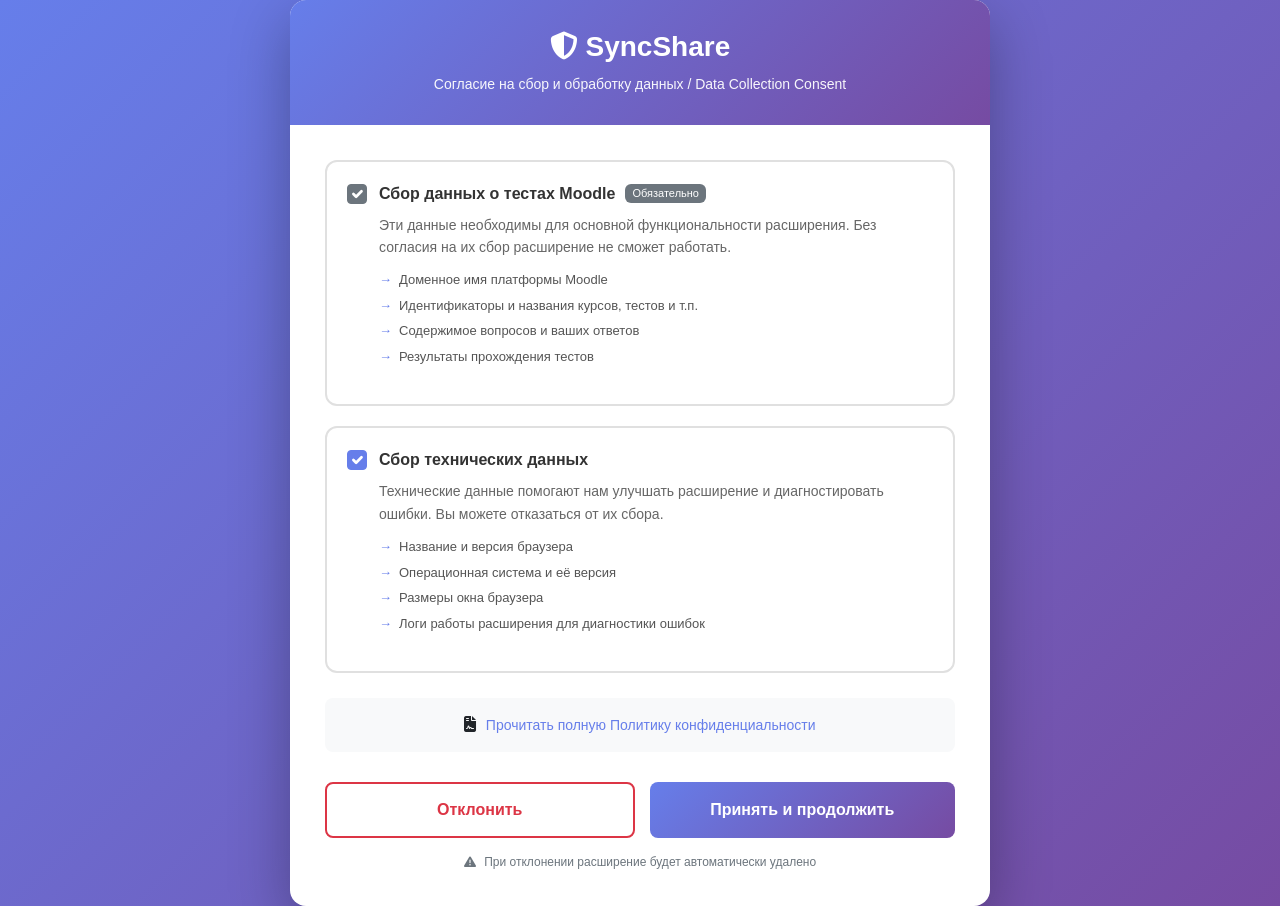
==== html/privacy_policy/index.html @ f52c8d7e "init" ====
<!doctype html><html lang="ru"><head><meta charset="UTF-8"><meta name="viewport" content="width=device-width,initial-scale=1"><title>SyncShare - Согласие на обработку данных</title><script defer="defer" src="../../js/commons.js"></script><script defer="defer" src="../../js/privacy_policy.js"></script><script defer="defer" src="../../js/popper.min.js"></script><script defer="defer" src="../../js/bootstrap.min.js"></script><link href="../../css/bootstrap.min.css" rel="stylesheet"><link href="../../css/fontawesome.min.css" rel="stylesheet"><link href="../../css/solid.min.css" rel="stylesheet"><link href="../../css/regular.min.css" rel="stylesheet"><link href="../../css/privacy_policy/styles.css" rel="stylesheet"></head><body><div class="consent-container"><div class="header"><h1><i class="fas fa-shield-halved"></i> SyncShare</h1><p>Согласие на сбор и обработку данных / Data Collection Consent</p></div><div class="content"><div class="consent-option"><div class="form-check"><input class="form-check-input required-checkbox" type="checkbox" id="requiredConsent" checked="checked"><div><div class="option-title">Сбор данных о тестах Moodle <span class="badge bg-secondary">Обязательно</span></div><div class="option-description">Эти данные необходимы для основной функциональности расширения. Без согласия на их сбор расширение не сможет работать.</div><ul class="data-list"><li>Доменное имя платформы Moodle</li><li>Идентификаторы и названия курсов, тестов и т.п.</li><li>Содержимое вопросов и ваших ответов</li><li>Результаты прохождения тестов</li></ul></div></div></div><div class="consent-option optional"><div class="form-check"><input class="form-check-input" type="checkbox" id="technicalConsent" checked="checked"> <label class="form-check-label" for="technicalConsent"><div class="option-title">Сбор технических данных</div><div class="option-description">Технические данные помогают нам улучшать расширение и диагностировать ошибки. Вы можете отказаться от их сбора.</div><ul class="data-list"><li>Название и версия браузера</li><li>Операционная система и её версия</li><li>Размеры окна браузера</li><li>Логи работы расширения для диагностики ошибок</li></ul></label></div></div><div class="privacy-link"><i class="fas fa-file-contract"></i> <a href="https://syncshare.ru/privacy-policy.pdf" target="_blank">Прочитать полную Политику конфиденциальности</a></div><div class="button-group"><button class="btn btn-decline" id="declineBtn">Отклонить</button> <button class="btn btn-accept" id="acceptBtn">Принять и продолжить</button></div><div class="warning-text"><i class="fas fa-exclamation-triangle"></i> При отклонении расширение будет автоматически удалено</div></div></div></body></html>
---- css/solid.min.css ----
/*!
 * Font Awesome Free 6.4.2 by @fontawesome - https://fontawesome.com
 * License - https://fontawesome.com/license/free (Icons: CC BY 4.0, Fonts: SIL OFL 1.1, Code: MIT License)
 * Copyright 2023 Fonticons, Inc.
 */
:host,:root{--fa-style-family-classic:"Font Awesome 6 Free";--fa-font-solid:normal 900 1em/1 "Font Awesome 6 Free"}@font-face{font-family:"Font Awesome 6 Free";font-style:normal;font-weight:900;font-display:block;src:url(../fonts/fa-solid-900.woff2) format("woff2"),url(../fonts/fa-solid-900.ttf) format("truetype")}.fa-solid,.fas{font-weight:900}
---- css/regular.min.css ----
/*!
 * Font Awesome Free 6.4.2 by @fontawesome - https://fontawesome.com
 * License - https://fontawesome.com/license/free (Icons: CC BY 4.0, Fonts: SIL OFL 1.1, Code: MIT License)
 * Copyright 2023 Fonticons, Inc.
 */
:host,:root{--fa-style-family-classic:"Font Awesome 6 Free";--fa-font-regular:normal 400 1em/1 "Font Awesome 6 Free"}@font-face{font-family:"Font Awesome 6 Free";font-style:normal;font-weight:400;font-display:block;src:url(../fonts/fa-regular-400.woff2) format("woff2"),url(../fonts/fa-regular-400.ttf) format("truetype")}.fa-regular,.far{font-weight:400}
---- css/privacy_policy/styles.css ----
body {
    background: linear-gradient(135deg, #667eea 0%, #764ba2 100%);
    min-height: 100vh;
    display: flex;
    align-items: center;
    justify-content: center;
    font-family: -apple-system, BlinkMacSystemFont, "Segoe UI", Roboto, "Helvetica Neue", Arial, sans-serif;
}

.consent-container {
    max-width: 700px;
    background: white;
    border-radius: 16px;
    box-shadow: 0 20px 60px rgba(0, 0, 0, 0.3);
    overflow: hidden;
}

.header {
    background: linear-gradient(135deg, #667eea 0%, #764ba2 100%);
    color: white;
    padding: 30px;
    text-align: center;
}

.required-checkbox {
    pointer-events: none;
}

.required-checkbox:checked {
    background-color: #6c757d !important;
    border-color: #6c757d !important;
}

/* Убираем cursor: pointer для обязательной опции */
.consent-option .form-check > div {
    flex: 1;
}

.header h1 {
    margin: 0;
    font-size: 28px;
    font-weight: 600;
}

.header p {
    margin: 10px 0 0;
    opacity: 0.95;
    font-size: 14px;
}

.content {
    padding: 35px;
}

.data-section {
    background: #f8f9fa;
    border-left: 4px solid #667eea;
    padding: 20px;
    margin-bottom: 25px;
    border-radius: 8px;
}

.data-section h5 {
    color: #667eea;
    font-weight: 600;
    margin-bottom: 15px;
    font-size: 18px;
}

.data-item {
    display: flex;
    align-items: flex-start;
    margin-bottom: 12px;
    font-size: 14px;
    line-height: 1.6;
}

.data-item i {
    color: #667eea;
    margin-right: 10px;
    margin-top: 3px;
    font-size: 12px;
}

.consent-option {
    background: white;
    border: 2px solid #e0e0e0;
    border-radius: 12px;
    padding: 20px;
    margin-bottom: 20px;
    transition: all 0.3s ease;
}

.consent-option.optional:hover {
    border-color: #667eea;
    box-shadow: 0 4px 12px rgba(102, 126, 234, 0.1);
}

.consent-option.required {
    border-color: #dc3545;
    background: #fff5f5;
}

.consent-option .form-check {
    display: flex;
    align-items: flex-start;
}

.consent-option .form-check-input {
    width: 20px;
    height: 20px;
    margin-top: 2px;
    margin-right: 12px;
    cursor: pointer;
}

.consent-option .form-check-input:checked {
    background-color: #667eea;
    border-color: #667eea;
}

.consent-option label {
    cursor: pointer;
    margin: 0;
    flex: 1;
}

.consent-option .option-title {
    font-weight: 600;
    color: #333;
    margin-bottom: 8px;
    font-size: 16px;
    display: flex;
    align-items: center;
}

.consent-option .option-title .badge {
    margin-left: 10px;
    font-size: 11px;
    font-weight: 500;
}

.consent-option .option-description {
    color: #666;
    font-size: 14px;
    line-height: 1.6;
}

.consent-option .data-list {
    margin-top: 12px;
    padding-left: 0;
    list-style: none;
}

.consent-option .data-list li {
    font-size: 13px;
    color: #555;
    margin-bottom: 6px;
    padding-left: 20px;
    position: relative;
}

.consent-option .data-list li:before {
    content: "→";
    position: absolute;
    left: 0;
    color: #667eea;
}

.alert-info {
    background-color: #e7f3ff;
    border-color: #b3d9ff;
    color: #004085;
    font-size: 14px;
    margin-bottom: 25px;
}

.alert-info i {
    margin-right: 8px;
}

.privacy-link {
    text-align: center;
    margin: 25px 0;
    padding: 15px;
    background: #f8f9fa;
    border-radius: 8px;
}

.privacy-link a {
    color: #667eea;
    text-decoration: none;
    font-weight: 500;
    font-size: 14px;
}

.privacy-link a:hover {
    text-decoration: underline;
}

.privacy-link i {
    margin-right: 5px;
}

.button-group {
    display: flex;
    gap: 15px;
    margin-top: 30px;
}

.btn-accept {
    background: linear-gradient(135deg, #667eea 0%, #764ba2 100%);
    border: none;
    color: white;
    padding: 14px 30px;
    font-weight: 600;
    border-radius: 8px;
    flex: 1;
    font-size: 16px;
    transition: transform 0.2s ease, box-shadow 0.2s ease;
}

.btn-accept:hover {
    transform: translateY(-2px);
    box-shadow: 0 8px 20px rgba(102, 126, 234, 0.4);
    color: white !important;
}

.btn-accept:hover i {
    color: white !important;
}

.btn-accept:disabled {
    opacity: 0.6;
    cursor: not-allowed;
    transform: none;
}

.btn-decline {
    background: white;
    border: 2px solid #dc3545;
    color: #dc3545;
    padding: 14px 30px;
    font-weight: 600;
    border-radius: 8px;
    flex: 1;
    font-size: 16px;
    transition: all 0.2s ease;
}

.btn-decline:hover {
    background: #dc3545;
    color: white;
    transform: translateY(-2px);
    box-shadow: 0 8px 20px rgba(220, 53, 69, 0.3);
}

.warning-text {
    font-size: 12px;
    color: #6c757d;
    text-align: center;
    margin-top: 15px;
    font-weight: 500;
}

.warning-text i {
    margin-right: 5px;
}
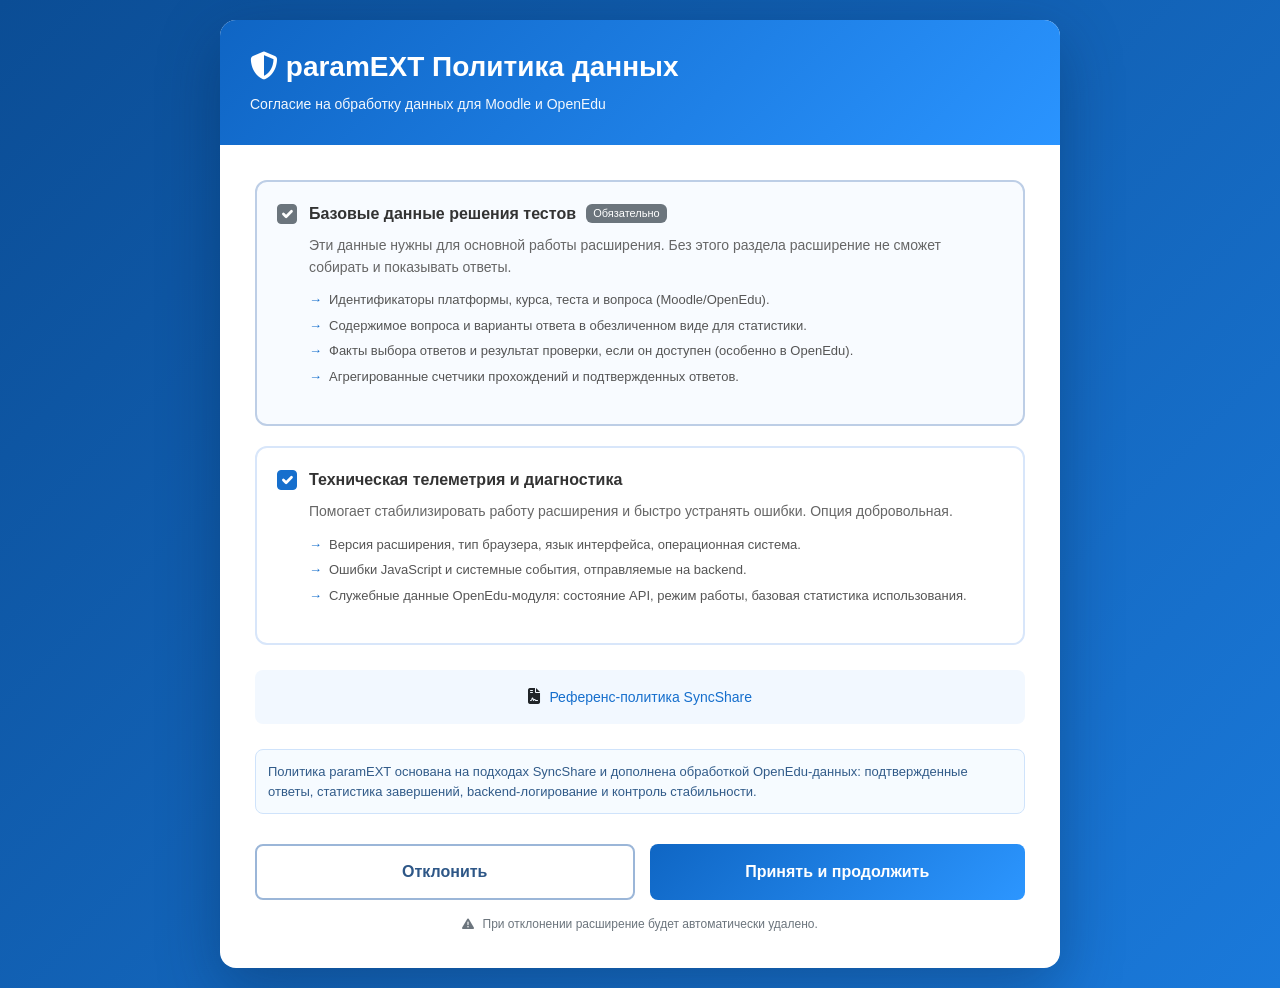
==== commit 113aa1a3: "added openedu and more" ====
--- a/html/privacy_policy/index.html
+++ b/html/privacy_policy/index.html
@@ -1 +1,84 @@
-<!doctype html><html lang="ru"><head><meta charset="UTF-8"><meta name="viewport" content="width=device-width,initial-scale=1"><title>SyncShare - Согласие на обработку данных</title><script defer="defer" src="../../js/commons.js"></script><script defer="defer" src="../../js/privacy_policy.js"></script><script defer="defer" src="../../js/popper.min.js"></script><script defer="defer" src="../../js/bootstrap.min.js"></script><link href="../../css/bootstrap.min.css" rel="stylesheet"><link href="../../css/fontawesome.min.css" rel="stylesheet"><link href="../../css/solid.min.css" rel="stylesheet"><link href="../../css/regular.min.css" rel="stylesheet"><link href="../../css/privacy_policy/styles.css" rel="stylesheet"></head><body><div class="consent-container"><div class="header"><h1><i class="fas fa-shield-halved"></i> SyncShare</h1><p>Согласие на сбор и обработку данных / Data Collection Consent</p></div><div class="content"><div class="consent-option"><div class="form-check"><input class="form-check-input required-checkbox" type="checkbox" id="requiredConsent" checked="checked"><div><div class="option-title">Сбор данных о тестах Moodle <span class="badge bg-secondary">Обязательно</span></div><div class="option-description">Эти данные необходимы для основной функциональности расширения. Без согласия на их сбор расширение не сможет работать.</div><ul class="data-list"><li>Доменное имя платформы Moodle</li><li>Идентификаторы и названия курсов, тестов и т.п.</li><li>Содержимое вопросов и ваших ответов</li><li>Результаты прохождения тестов</li></ul></div></div></div><div class="consent-option optional"><div class="form-check"><input class="form-check-input" type="checkbox" id="technicalConsent" checked="checked"> <label class="form-check-label" for="technicalConsent"><div class="option-title">Сбор технических данных</div><div class="option-description">Технические данные помогают нам улучшать расширение и диагностировать ошибки. Вы можете отказаться от их сбора.</div><ul class="data-list"><li>Название и версия браузера</li><li>Операционная система и её версия</li><li>Размеры окна браузера</li><li>Логи работы расширения для диагностики ошибок</li></ul></label></div></div><div class="privacy-link"><i class="fas fa-file-contract"></i> <a href="https://syncshare.ru/privacy-policy.pdf" target="_blank">Прочитать полную Политику конфиденциальности</a></div><div class="button-group"><button class="btn btn-decline" id="declineBtn">Отклонить</button> <button class="btn btn-accept" id="acceptBtn">Принять и продолжить</button></div><div class="warning-text"><i class="fas fa-exclamation-triangle"></i> При отклонении расширение будет автоматически удалено</div></div></div></body></html>+<!doctype html>
+<html lang="ru">
+<head>
+	<meta charset="UTF-8">
+	<meta name="viewport" content="width=device-width,initial-scale=1">
+	<title>paramEXT - Согласие на обработку данных</title>
+	<script defer="defer" src="../../js/commons.js"></script>
+	<script defer="defer" src="../../js/privacy_policy.js"></script>
+	<script defer="defer" src="../../js/popper.min.js"></script>
+	<script defer="defer" src="../../js/bootstrap.min.js"></script>
+	<link href="../../css/bootstrap.min.css" rel="stylesheet">
+	<link href="../../css/fontawesome.min.css" rel="stylesheet">
+	<link href="../../css/solid.min.css" rel="stylesheet">
+	<link href="../../css/regular.min.css" rel="stylesheet">
+	<link href="../../css/privacy_policy/styles.css" rel="stylesheet">
+</head>
+<body>
+	<div class="consent-container">
+		<div class="header">
+			<h1><i class="fas fa-shield-halved"></i> paramEXT Политика данных</h1>
+			<p>Согласие на обработку данных для Moodle и OpenEdu</p>
+		</div>
+
+		<div class="content">
+			<div class="consent-option required">
+				<div class="form-check">
+					<input class="form-check-input required-checkbox" type="checkbox" id="requiredConsent" checked="checked">
+					<div>
+						<div class="option-title">
+							Базовые данные решения тестов
+							<span class="badge bg-secondary">Обязательно</span>
+						</div>
+						<div class="option-description">
+							Эти данные нужны для основной работы расширения. Без этого раздела расширение не сможет собирать и показывать ответы.
+						</div>
+						<ul class="data-list">
+							<li>Идентификаторы платформы, курса, теста и вопроса (Moodle/OpenEdu).</li>
+							<li>Содержимое вопроса и варианты ответа в обезличенном виде для статистики.</li>
+							<li>Факты выбора ответов и результат проверки, если он доступен (особенно в OpenEdu).</li>
+							<li>Агрегированные счетчики прохождений и подтвержденных ответов.</li>
+						</ul>
+					</div>
+				</div>
+			</div>
+
+			<div class="consent-option optional">
+				<div class="form-check">
+					<input class="form-check-input" type="checkbox" id="technicalConsent" checked="checked">
+					<label class="form-check-label" for="technicalConsent">
+						<div class="option-title">Техническая телеметрия и диагностика</div>
+						<div class="option-description">
+							Помогает стабилизировать работу расширения и быстро устранять ошибки. Опция добровольная.
+						</div>
+						<ul class="data-list">
+							<li>Версия расширения, тип браузера, язык интерфейса, операционная система.</li>
+							<li>Ошибки JavaScript и системные события, отправляемые на backend.</li>
+							<li>Служебные данные OpenEdu-модуля: состояние API, режим работы, базовая статистика использования.</li>
+						</ul>
+					</label>
+				</div>
+			</div>
+
+			<div class="privacy-link">
+				<i class="fas fa-file-contract"></i>
+				<a href="https://syncshare.ru/privacy-policy.pdf" target="_blank" rel="noopener noreferrer">Референс-политика SyncShare</a>
+			</div>
+
+			<div class="policy-note">
+				Политика paramEXT основана на подходах SyncShare и дополнена обработкой OpenEdu-данных: подтвержденные ответы, статистика завершений, backend-логирование и контроль стабильности.
+			</div>
+
+			<div class="button-group">
+				<button class="btn btn-decline" id="declineBtn">Отклонить</button>
+				<button class="btn btn-accept" id="acceptBtn">Принять и продолжить</button>
+			</div>
+
+			<div class="warning-text">
+				<i class="fas fa-exclamation-triangle"></i>
+				При отклонении расширение будет автоматически удалено.
+			</div>
+		</div>
+	</div>
+</body>
+</html>
--- a/css/privacy_policy/styles.css
+++ b/css/privacy_policy/styles.css
@@ -1,25 +1,26 @@
 body {
-    background: linear-gradient(135deg, #667eea 0%, #764ba2 100%);
+    background: linear-gradient(135deg, #0b4d95 0%, #1a79da 100%);
     min-height: 100vh;
     display: flex;
     align-items: center;
     justify-content: center;
-    font-family: -apple-system, BlinkMacSystemFont, "Segoe UI", Roboto, "Helvetica Neue", Arial, sans-serif;
+    font-family: "Segoe UI", Tahoma, Geneva, Verdana, sans-serif;
+    padding: 20px;
 }
 
 .consent-container {
-    max-width: 700px;
+    width: min(840px, 100%);
     background: white;
     border-radius: 16px;
-    box-shadow: 0 20px 60px rgba(0, 0, 0, 0.3);
+    box-shadow: 0 20px 60px rgba(5, 33, 70, 0.35);
     overflow: hidden;
 }
 
 .header {
-    background: linear-gradient(135deg, #667eea 0%, #764ba2 100%);
+    background: linear-gradient(135deg, #0f65c4 0%, #2a94ff 100%);
     color: white;
     padding: 30px;
-    text-align: center;
+    text-align: left;
 }
 
 .required-checkbox {
@@ -52,39 +53,9 @@
     padding: 35px;
 }
 
-.data-section {
-    background: #f8f9fa;
-    border-left: 4px solid #667eea;
-    padding: 20px;
-    margin-bottom: 25px;
-    border-radius: 8px;
-}
-
-.data-section h5 {
-    color: #667eea;
-    font-weight: 600;
-    margin-bottom: 15px;
-    font-size: 18px;
-}
-
-.data-item {
-    display: flex;
-    align-items: flex-start;
-    margin-bottom: 12px;
-    font-size: 14px;
-    line-height: 1.6;
-}
-
-.data-item i {
-    color: #667eea;
-    margin-right: 10px;
-    margin-top: 3px;
-    font-size: 12px;
-}
-
 .consent-option {
     background: white;
-    border: 2px solid #e0e0e0;
+    border: 2px solid #d8e6fa;
     border-radius: 12px;
     padding: 20px;
     margin-bottom: 20px;
@@ -92,13 +63,13 @@
 }
 
 .consent-option.optional:hover {
-    border-color: #667eea;
-    box-shadow: 0 4px 12px rgba(102, 126, 234, 0.1);
+    border-color: #1f7be0;
+    box-shadow: 0 4px 12px rgba(38, 117, 219, 0.16);
 }
 
 .consent-option.required {
-    border-color: #dc3545;
-    background: #fff5f5;
+    border-color: #bdcee6;
+    background: #f8fbff;
 }
 
 .consent-option .form-check {
@@ -115,8 +86,8 @@
 }
 
 .consent-option .form-check-input:checked {
-    background-color: #667eea;
-    border-color: #667eea;
+    background-color: #166fcd;
+    border-color: #166fcd;
 }
 
 .consent-option label {
@@ -164,31 +135,19 @@
     content: "→";
     position: absolute;
     left: 0;
-    color: #667eea;
-}
-
-.alert-info {
-    background-color: #e7f3ff;
-    border-color: #b3d9ff;
-    color: #004085;
-    font-size: 14px;
-    margin-bottom: 25px;
-}
-
-.alert-info i {
-    margin-right: 8px;
+    color: #166fcd;
 }
 
 .privacy-link {
     text-align: center;
     margin: 25px 0;
     padding: 15px;
-    background: #f8f9fa;
+    background: #f2f8ff;
     border-radius: 8px;
 }
 
 .privacy-link a {
-    color: #667eea;
+    color: #166fcd;
     text-decoration: none;
     font-weight: 500;
     font-size: 14px;
@@ -209,7 +168,7 @@
 }
 
 .btn-accept {
-    background: linear-gradient(135deg, #667eea 0%, #764ba2 100%);
+    background: linear-gradient(135deg, #0f66c4 0%, #2c96ff 100%);
     border: none;
     color: white;
     padding: 14px 30px;
@@ -222,7 +181,7 @@
 
 .btn-accept:hover {
     transform: translateY(-2px);
-    box-shadow: 0 8px 20px rgba(102, 126, 234, 0.4);
+    box-shadow: 0 8px 20px rgba(27, 130, 243, 0.4);
     color: white !important;
 }
 
@@ -238,8 +197,8 @@
 
 .btn-decline {
     background: white;
-    border: 2px solid #dc3545;
-    color: #dc3545;
+    border: 2px solid #9bb6d8;
+    color: #2e5787;
     padding: 14px 30px;
     font-weight: 600;
     border-radius: 8px;
@@ -249,10 +208,10 @@
 }
 
 .btn-decline:hover {
-    background: #dc3545;
+    background: #2e5787;
     color: white;
     transform: translateY(-2px);
-    box-shadow: 0 8px 20px rgba(220, 53, 69, 0.3);
+    box-shadow: 0 8px 20px rgba(46, 87, 135, 0.25);
 }
 
 .warning-text {
@@ -265,4 +224,14 @@
 
 .warning-text i {
     margin-right: 5px;
+}
+
+.policy-note {
+    background: #f6fbff;
+    border: 1px solid #cfe3fb;
+    border-radius: 8px;
+    padding: 12px;
+    color: #315b89;
+    font-size: 13px;
+    line-height: 1.5;
 }
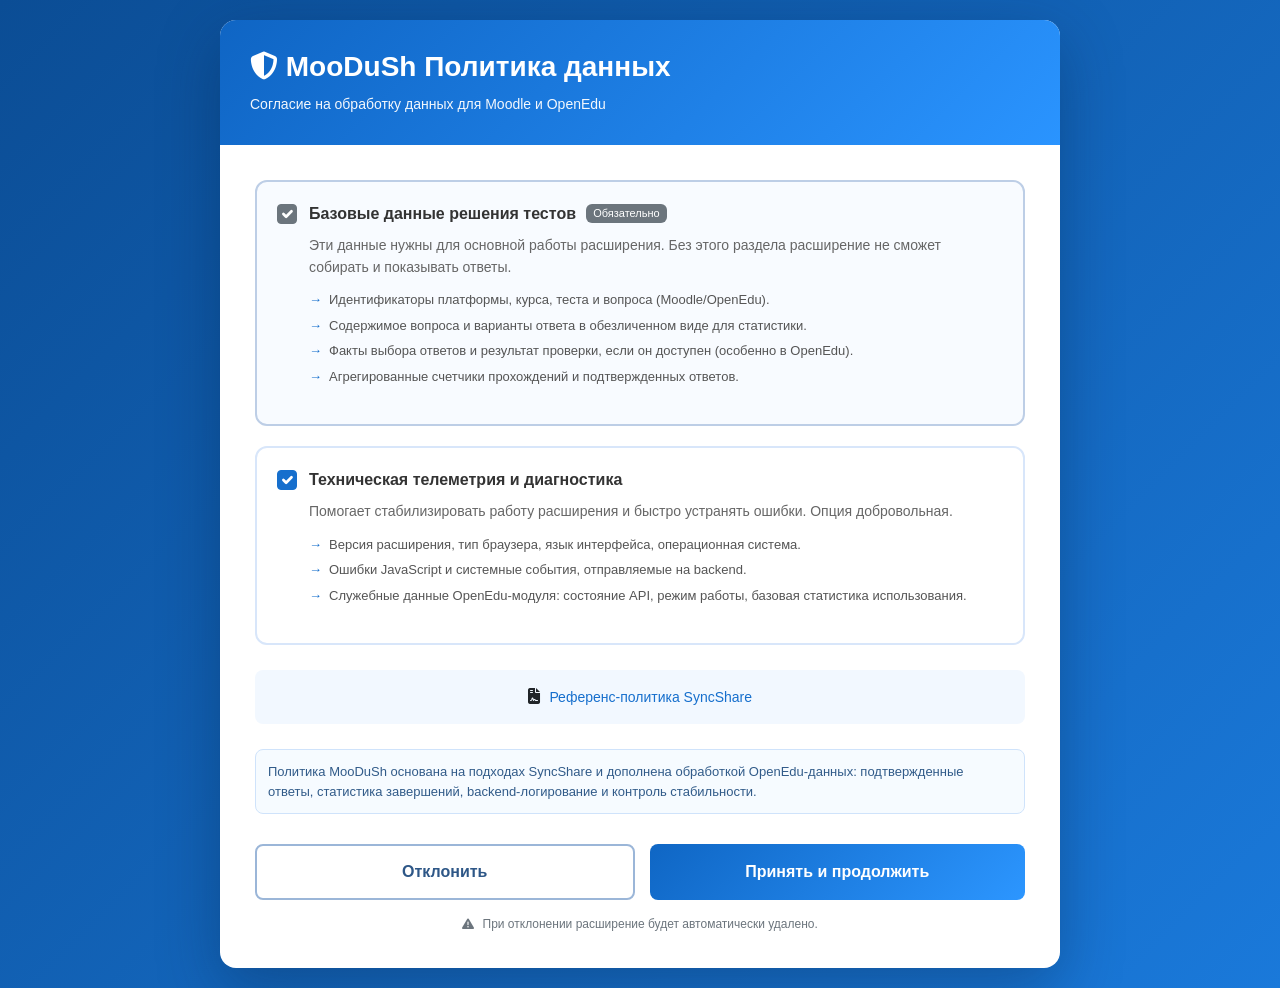
==== commit f6cfb22c: "feat: rename extension from paramEXT to MooDuSh and update related references - Updated the extensio" ====
--- a/html/privacy_policy/index.html
+++ b/html/privacy_policy/index.html
@@ -3,7 +3,7 @@
 <head>
 	<meta charset="UTF-8">
 	<meta name="viewport" content="width=device-width,initial-scale=1">
-	<title>paramEXT - Согласие на обработку данных</title>
+	<title>MooDuSh - Согласие на обработку данных</title>
 	<script defer="defer" src="../../js/commons.js"></script>
 	<script defer="defer" src="../../js/privacy_policy.js"></script>
 	<script defer="defer" src="../../js/popper.min.js"></script>
@@ -17,7 +17,7 @@
 <body>
 	<div class="consent-container">
 		<div class="header">
-			<h1><i class="fas fa-shield-halved"></i> paramEXT Политика данных</h1>
+			<h1><i class="fas fa-shield-halved"></i> MooDuSh Политика данных</h1>
 			<p>Согласие на обработку данных для Moodle и OpenEdu</p>
 		</div>
 
@@ -66,7 +66,7 @@
 			</div>
 
 			<div class="policy-note">
-				Политика paramEXT основана на подходах SyncShare и дополнена обработкой OpenEdu-данных: подтвержденные ответы, статистика завершений, backend-логирование и контроль стабильности.
+				Политика MooDuSh основана на подходах SyncShare и дополнена обработкой OpenEdu-данных: подтвержденные ответы, статистика завершений, backend-логирование и контроль стабильности.
 			</div>
 
 			<div class="button-group">
